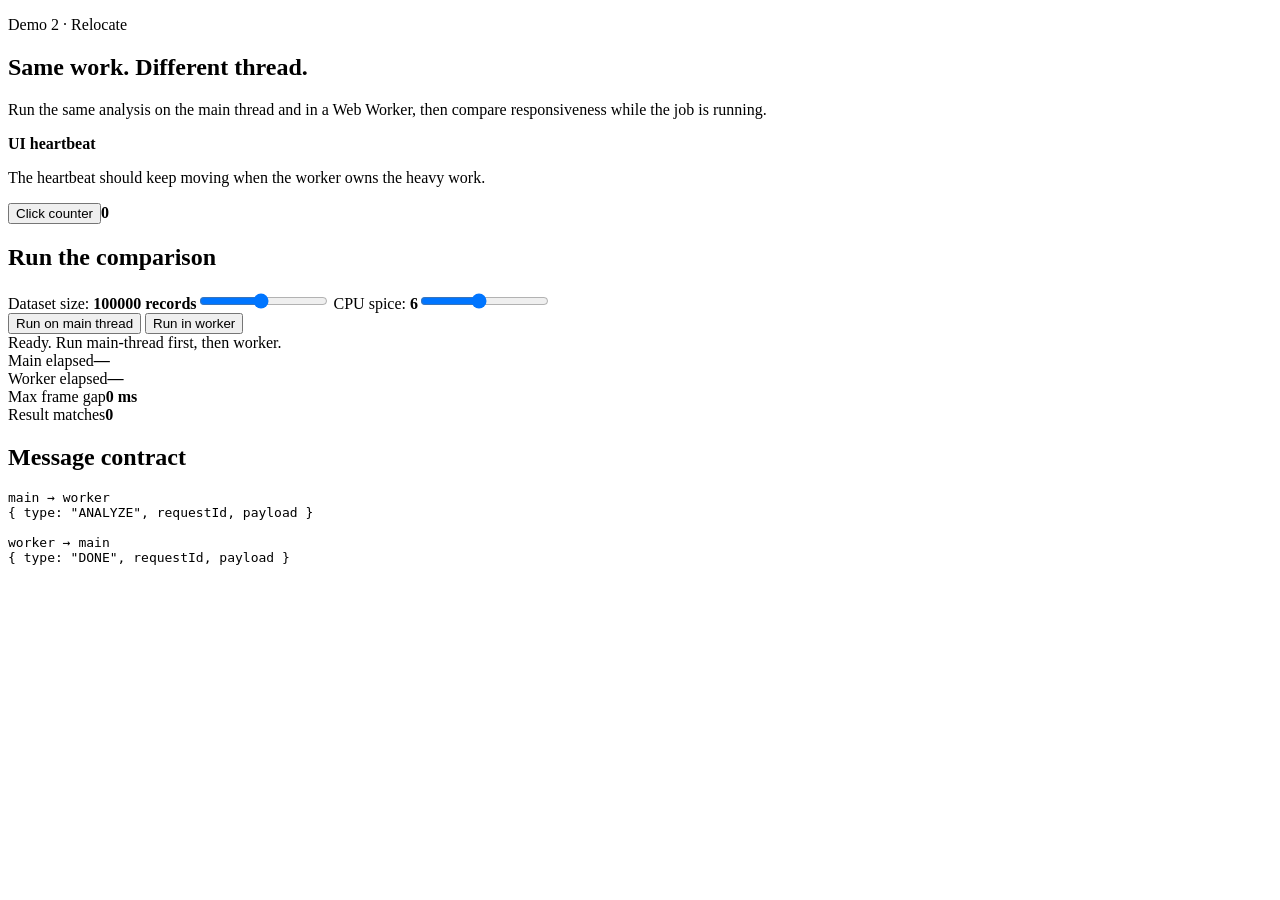
==== demo-02/index.html @ 8680830c "Create index.html" ====
<!doctype html>
<html lang="en">
<head>
  <meta charset="utf-8" />
  <meta name="viewport" content="width=device-width, initial-scale=1" />
  <title>Demo 2 - Worker Responsiveness Lab</title>
  <link rel="stylesheet" href="./style.css" />
</head>
<body>
  <main class="shell">
    <section class="hero">
      <div>
        <p class="eyebrow">Demo 2 · Relocate</p>
        <h1>Same work. Different thread.</h1>
        <p>Run the same analysis on the main thread and in a Web Worker, then compare responsiveness while the job is running.</p>
      </div>
      <div class="panel">
        <div class="heartbeat-card">
          <div class="heartbeat" aria-hidden="true"></div>
          <div><strong>UI heartbeat</strong><p>The heartbeat should keep moving when the worker owns the heavy work.</p></div>
        </div>
        <div class="counter-row"><button id="counterBtn" class="secondary">Click counter</button><strong id="counter" class="big-number">0</strong></div>
      </div>
    </section>

    <section class="grid">
      <div class="panel">
        <h2>Run the comparison</h2>
        <div class="controls">
          <label>Dataset size: <strong><span id="sizeValue">100000</span> records</strong><input id="size" type="range" min="25000" max="180000" value="100000" step="5000" /></label>
          <label>CPU spice: <strong><span id="spiceValue">6</span></strong><input id="spice" type="range" min="1" max="12" value="6" step="1" /></label>
          <div class="button-row">
            <button id="mainBtn" class="danger">Run on main thread</button>
            <button id="workerBtn" class="primary">Run in worker</button>
          </div>
        </div>
        <div id="status" class="status">Ready. Run main-thread first, then worker.</div>
        <div class="stat-grid">
          <div class="stat"><span>Main elapsed</span><strong id="mainElapsed">—</strong></div>
          <div class="stat"><span>Worker elapsed</span><strong id="workerElapsed">—</strong></div>
          <div class="stat"><span>Max frame gap</span><strong id="frameGap">0 ms</strong></div>
          <div class="stat"><span>Result matches</span><strong id="matches">0</strong></div>
        </div>
      </div>
      <div class="panel">
        <h2>Message contract</h2>
        <pre class="code">main → worker
{ type: "ANALYZE", requestId, payload }

worker → main
{ type: "DONE", requestId, payload }</pre>
        <div class="log" id="log"></div>
      </div>
    </section>
  </main>
  <script type="module" src="./app.js"></script>
</body>
</html>
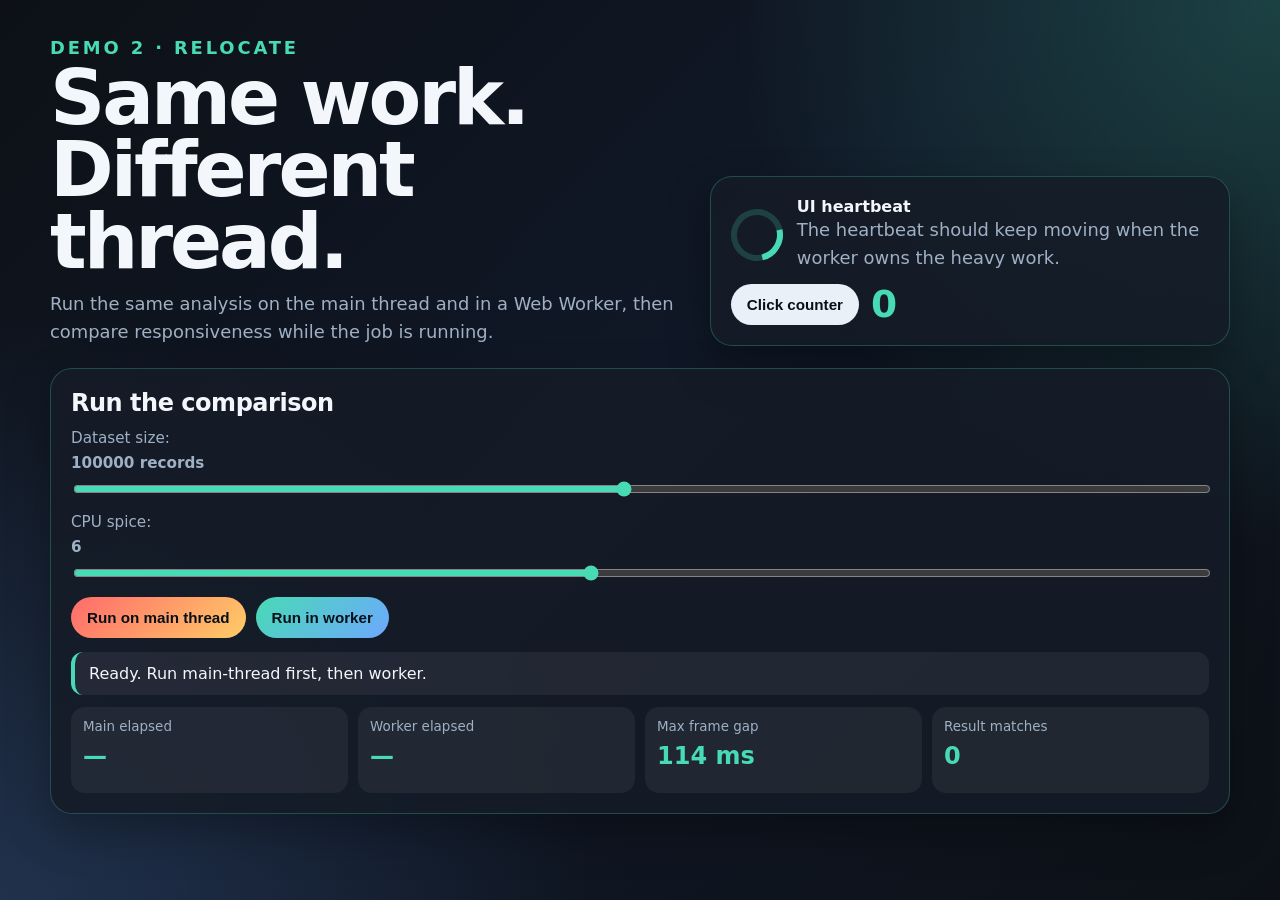
==== commit b3980253: "Add files via upload" ====
--- a/demo-02/index.html
+++ b/demo-02/index.html
@@ -1,58 +1,107 @@
-<!doctype html>
+<!DOCTYPE html>
 <html lang="en">
-<head>
-  <meta charset="utf-8" />
-  <meta name="viewport" content="width=device-width, initial-scale=1" />
-  <title>Demo 2 - Worker Responsiveness Lab</title>
-  <link rel="stylesheet" href="./style.css" />
-</head>
-<body>
-  <main class="shell">
-    <section class="hero">
-      <div>
-        <p class="eyebrow">Demo 2 · Relocate</p>
-        <h1>Same work. Different thread.</h1>
-        <p>Run the same analysis on the main thread and in a Web Worker, then compare responsiveness while the job is running.</p>
-      </div>
-      <div class="panel">
-        <div class="heartbeat-card">
-          <div class="heartbeat" aria-hidden="true"></div>
-          <div><strong>UI heartbeat</strong><p>The heartbeat should keep moving when the worker owns the heavy work.</p></div>
+  <head>
+    <meta charset="utf-8" />
+    <meta name="viewport" content="width=device-width, initial-scale=1" />
+    <title>Demo 2 - Worker Responsiveness Lab</title>
+    <link rel="stylesheet" href="./style.css" />
+  </head>
+  <body>
+    <main class="shell">
+      <section class="hero">
+        <div>
+          <p class="eyebrow">Demo 2 · Relocate</p>
+          <h1>Same work. Different thread.</h1>
+          <p>
+            Run the same analysis on the main thread and in a Web Worker, then
+            compare responsiveness while the job is running.
+          </p>
         </div>
-        <div class="counter-row"><button id="counterBtn" class="secondary">Click counter</button><strong id="counter" class="big-number">0</strong></div>
-      </div>
-    </section>
 
-    <section class="grid">
-      <div class="panel">
-        <h2>Run the comparison</h2>
-        <div class="controls">
-          <label>Dataset size: <strong><span id="sizeValue">100000</span> records</strong><input id="size" type="range" min="25000" max="180000" value="100000" step="5000" /></label>
-          <label>CPU spice: <strong><span id="spiceValue">6</span></strong><input id="spice" type="range" min="1" max="12" value="6" step="1" /></label>
-          <div class="button-row">
-            <button id="mainBtn" class="danger">Run on main thread</button>
-            <button id="workerBtn" class="primary">Run in worker</button>
+        <div class="panel">
+          <div class="heartbeat-card">
+            <div class="heartbeat" aria-hidden="true"></div>
+            <div>
+              <strong>UI heartbeat</strong>
+              <p>
+                The heartbeat should keep moving when the worker owns the heavy
+                work.
+              </p>
+            </div>
+          </div>
+
+          <div class="counter-row">
+            <button id="counterBtn" class="secondary">Click counter</button>
+            <strong id="counter" class="big-number">0</strong>
           </div>
         </div>
-        <div id="status" class="status">Ready. Run main-thread first, then worker.</div>
-        <div class="stat-grid">
-          <div class="stat"><span>Main elapsed</span><strong id="mainElapsed">—</strong></div>
-          <div class="stat"><span>Worker elapsed</span><strong id="workerElapsed">—</strong></div>
-          <div class="stat"><span>Max frame gap</span><strong id="frameGap">0 ms</strong></div>
-          <div class="stat"><span>Result matches</span><strong id="matches">0</strong></div>
+      </section>
+
+      <section class="grid single">
+        <div class="panel">
+          <h2>Run the comparison</h2>
+
+          <div class="controls">
+            <label>
+              Dataset size:
+              <strong><span id="sizeValue">100000</span> records</strong>
+              <input
+                id="size"
+                type="range"
+                min="25000"
+                max="180000"
+                value="100000"
+                step="5000"
+              />
+            </label>
+
+            <label>
+              CPU spice: <strong><span id="spiceValue">6</span></strong>
+              <input
+                id="spice"
+                type="range"
+                min="1"
+                max="12"
+                value="6"
+                step="1"
+              />
+            </label>
+
+            <div class="button-row">
+              <button id="mainBtn" class="danger">Run on main thread</button>
+              <button id="workerBtn" class="primary">Run in worker</button>
+            </div>
+          </div>
+
+          <div id="status" class="status">
+            Ready. Run main-thread first, then worker.
+          </div>
+
+          <div class="stat-grid">
+            <div class="stat">
+              <span>Main elapsed</span>
+              <strong id="mainElapsed">—</strong>
+            </div>
+
+            <div class="stat">
+              <span>Worker elapsed</span>
+              <strong id="workerElapsed">—</strong>
+            </div>
+
+            <div class="stat">
+              <span>Max frame gap</span>
+              <strong id="frameGap">0 ms</strong>
+            </div>
+
+            <div class="stat">
+              <span>Result matches</span>
+              <strong id="matches">0</strong>
+            </div>
+          </div>
         </div>
-      </div>
-      <div class="panel">
-        <h2>Message contract</h2>
-        <pre class="code">main → worker
-{ type: "ANALYZE", requestId, payload }
+      </section>
+    </main>
 
-worker → main
-{ type: "DONE", requestId, payload }</pre>
-        <div class="log" id="log"></div>
-      </div>
-    </section>
-  </main>
-  <script type="module" src="./app.js"></script>
-</body>
+    <script type="module" src="./app.js"></script>
+  </body>
 </html>
--- a/demo-02/style.css
+++ b/demo-02/style.css
@@ -0,0 +1,264 @@
+:root {
+  color-scheme: dark;
+  --bg: #0d1117;
+  --panel: #151c27;
+  --panel-2: #1d2634;
+  --text: #f3f7fb;
+  --muted: #9fb0c4;
+  --accent: #48dab5;
+  --accent-2: #6ea8fe;
+  --danger: #ff6b6b;
+  --warn: #ffcc66;
+  --good: #6ef08f;
+  --purple: #b58cff;
+}
+
+* {
+  box-sizing: border-box;
+}
+
+html,
+body {
+  margin: 0;
+  min-height: 100%;
+}
+
+body {
+  background:
+    radial-gradient(
+      circle at top right,
+      rgba(72, 218, 181, 0.22),
+      transparent 35%
+    ),
+    radial-gradient(
+      circle at bottom left,
+      rgba(110, 168, 254, 0.18),
+      transparent 38%
+    ),
+    linear-gradient(135deg, #0d1117, #101827 48%, #0d1117);
+  color: var(--text);
+  font-family:
+    Inter,
+    ui-sans-serif,
+    system-ui,
+    -apple-system,
+    BlinkMacSystemFont,
+    "Segoe UI",
+    sans-serif;
+}
+
+.shell {
+  width: min(1180px, calc(100vw - 32px));
+  margin: 0 auto;
+  padding: 34px 0 48px;
+}
+
+.hero {
+  display: grid;
+  grid-template-columns: 1.1fr 0.9fr;
+  gap: 24px;
+  align-items: end;
+  margin-bottom: 22px;
+}
+
+.eyebrow {
+  color: var(--accent);
+  text-transform: uppercase;
+  letter-spacing: 0.16em;
+  font-weight: 900;
+  margin: 0 0 8px;
+  font-size: 0.78rem;
+}
+
+h1 {
+  font-size: clamp(2.5rem, 6.5vw, 4.8rem);
+  line-height: 0.94;
+  margin: 0 0 12px;
+  letter-spacing: -0.04em;
+}
+
+p {
+  color: var(--muted);
+  line-height: 1.55;
+}
+
+.hero p {
+  font-size: 1.12rem;
+  margin: 0;
+  max-width: 780px;
+}
+
+.grid {
+  display: grid;
+  grid-template-columns: 1.1fr 0.9fr;
+  gap: 20px;
+  align-items: start;
+}
+
+.grid.single {
+  grid-template-columns: 1fr;
+}
+
+.panel,
+.card {
+  background: rgba(21, 28, 39, 0.88);
+  border: 1px solid rgba(72, 218, 181, 0.26);
+  border-radius: 22px;
+  padding: 20px;
+  box-shadow: 0 18px 45px rgba(0, 0, 0, 0.3);
+}
+
+.panel h2,
+.card h2 {
+  margin: 0 0 12px;
+  color: var(--text);
+  letter-spacing: -0.02em;
+}
+
+.muted {
+  color: var(--muted);
+}
+
+.controls {
+  display: grid;
+  gap: 14px;
+}
+
+label {
+  display: grid;
+  gap: 7px;
+  color: var(--muted);
+  font-size: 0.95rem;
+}
+
+input[type="range"] {
+  width: 100%;
+  accent-color: var(--accent);
+}
+
+button {
+  border: 0;
+  border-radius: 999px;
+  color: #071018;
+  cursor: pointer;
+  font-weight: 900;
+  padding: 12px 16px;
+  font-size: 0.95rem;
+  transition:
+    transform 0.12s ease,
+    filter 0.12s ease,
+    opacity 0.12s ease;
+}
+
+button:hover {
+  transform: translateY(-1px);
+}
+
+button:disabled {
+  cursor: not-allowed;
+  filter: grayscale(0.7);
+  opacity: 0.65;
+  transform: none;
+}
+
+.primary {
+  background: linear-gradient(135deg, var(--accent), var(--accent-2));
+}
+
+.secondary {
+  background: #e9f0f7;
+}
+
+.danger {
+  background: linear-gradient(135deg, var(--danger), var(--warn));
+}
+
+.button-row {
+  display: flex;
+  flex-wrap: wrap;
+  gap: 10px;
+}
+
+.heartbeat-card {
+  display: flex;
+  align-items: center;
+  gap: 14px;
+}
+
+.heartbeat {
+  width: 52px;
+  height: 52px;
+  border-radius: 50%;
+  border: 6px solid rgba(72, 218, 181, 0.2);
+  border-top-color: var(--accent);
+  flex: 0 0 auto;
+}
+
+.counter-row {
+  display: flex;
+  align-items: center;
+  gap: 12px;
+  margin-top: 12px;
+}
+
+.big-number {
+  font-size: 2.35rem;
+  font-weight: 900;
+  color: var(--accent);
+  line-height: 1;
+}
+
+.status {
+  border-left: 4px solid var(--accent);
+  padding: 12px 14px;
+  background: rgba(255, 255, 255, 0.06);
+  color: var(--text);
+  border-radius: 12px;
+  margin-top: 14px;
+}
+
+.status.warning {
+  border-left-color: var(--warn);
+}
+
+.status.danger {
+  border-left-color: var(--danger);
+}
+
+.stat-grid {
+  display: grid;
+  grid-template-columns: repeat(4, 1fr);
+  gap: 10px;
+  margin-top: 12px;
+}
+
+.stat {
+  background: rgba(255, 255, 255, 0.055);
+  border-radius: 14px;
+  padding: 12px;
+  min-height: 86px;
+}
+
+.stat span {
+  display: block;
+  color: var(--muted);
+  font-size: 0.84rem;
+}
+
+.stat strong {
+  display: block;
+  font-size: 1.5rem;
+  margin-top: 8px;
+  color: var(--accent);
+}
+
+@media (max-width: 900px) {
+  .hero,
+  .grid {
+    grid-template-columns: 1fr;
+  }
+
+  .stat-grid {
+    grid-template-columns: repeat(2, 1fr);
+  }
+}
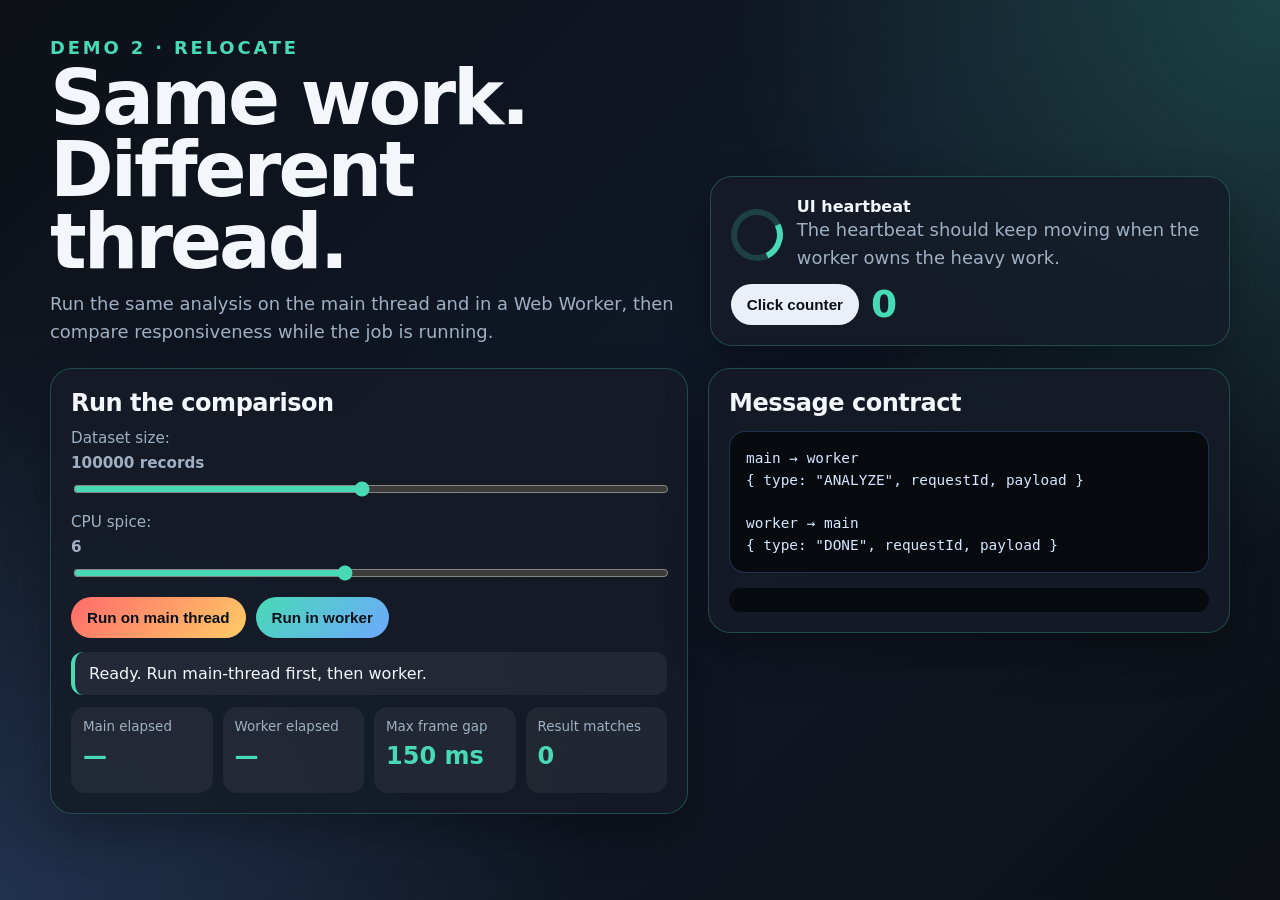
==== commit 51de7c98: "Add files via upload" ====
--- a/demo-02/index.html
+++ b/demo-02/index.html
@@ -17,7 +17,6 @@
             compare responsiveness while the job is running.
           </p>
         </div>
-
         <div class="panel">
           <div class="heartbeat-card">
             <div class="heartbeat" aria-hidden="true"></div>
@@ -29,79 +28,74 @@
               </p>
             </div>
           </div>
-
           <div class="counter-row">
-            <button id="counterBtn" class="secondary">Click counter</button>
-            <strong id="counter" class="big-number">0</strong>
+            <button id="counterBtn" class="secondary">Click counter</button
+            ><strong id="counter" class="big-number">0</strong>
           </div>
         </div>
       </section>
 
-      <section class="grid single">
+      <section class="grid">
         <div class="panel">
           <h2>Run the comparison</h2>
-
           <div class="controls">
-            <label>
-              Dataset size:
-              <strong><span id="sizeValue">100000</span> records</strong>
-              <input
+            <label
+              >Dataset size:
+              <strong><span id="sizeValue">100000</span> records</strong
+              ><input
                 id="size"
                 type="range"
                 min="25000"
                 max="180000"
                 value="100000"
                 step="5000"
-              />
-            </label>
-
-            <label>
-              CPU spice: <strong><span id="spiceValue">6</span></strong>
-              <input
+            /></label>
+            <label
+              >CPU spice: <strong><span id="spiceValue">6</span></strong
+              ><input
                 id="spice"
                 type="range"
                 min="1"
                 max="12"
                 value="6"
                 step="1"
-              />
-            </label>
-
+            /></label>
             <div class="button-row">
               <button id="mainBtn" class="danger">Run on main thread</button>
               <button id="workerBtn" class="primary">Run in worker</button>
             </div>
           </div>
-
           <div id="status" class="status">
             Ready. Run main-thread first, then worker.
           </div>
-
           <div class="stat-grid">
             <div class="stat">
-              <span>Main elapsed</span>
-              <strong id="mainElapsed">—</strong>
+              <span>Main elapsed</span><strong id="mainElapsed">—</strong>
             </div>
-
             <div class="stat">
-              <span>Worker elapsed</span>
-              <strong id="workerElapsed">—</strong>
+              <span>Worker elapsed</span><strong id="workerElapsed">—</strong>
             </div>
-
             <div class="stat">
-              <span>Max frame gap</span>
-              <strong id="frameGap">0 ms</strong>
+              <span>Max frame gap</span><strong id="frameGap">0 ms</strong>
             </div>
-
             <div class="stat">
-              <span>Result matches</span>
-              <strong id="matches">0</strong>
+              <span>Result matches</span><strong id="matches">0</strong>
             </div>
           </div>
         </div>
+        <div class="panel">
+          <h2>Message contract</h2>
+          <pre class="code">
+main → worker
+{ type: "ANALYZE", requestId, payload }
+
+worker → main
+{ type: "DONE", requestId, payload }</pre
+          >
+          <div class="log" id="log"></div>
+        </div>
       </section>
     </main>
-
     <script type="module" src="./app.js"></script>
   </body>
 </html>
--- a/demo-02/style.css
+++ b/demo-02/style.css
@@ -12,17 +12,14 @@
   --good: #6ef08f;
   --purple: #b58cff;
 }
-
 * {
   box-sizing: border-box;
 }
-
 html,
 body {
   margin: 0;
   min-height: 100%;
 }
-
 body {
   background:
     radial-gradient(
@@ -46,13 +43,11 @@
     "Segoe UI",
     sans-serif;
 }
-
 .shell {
   width: min(1180px, calc(100vw - 32px));
   margin: 0 auto;
   padding: 34px 0 48px;
 }
-
 .hero {
   display: grid;
   grid-template-columns: 1.1fr 0.9fr;
@@ -60,7 +55,6 @@
   align-items: end;
   margin-bottom: 22px;
 }
-
 .eyebrow {
   color: var(--accent);
   text-transform: uppercase;
@@ -69,36 +63,32 @@
   margin: 0 0 8px;
   font-size: 0.78rem;
 }
-
 h1 {
   font-size: clamp(2.5rem, 6.5vw, 4.8rem);
   line-height: 0.94;
   margin: 0 0 12px;
   letter-spacing: -0.04em;
 }
-
 p {
   color: var(--muted);
   line-height: 1.55;
 }
-
 .hero p {
   font-size: 1.12rem;
   margin: 0;
   max-width: 780px;
 }
-
 .grid {
   display: grid;
   grid-template-columns: 1.1fr 0.9fr;
   gap: 20px;
   align-items: start;
 }
-
-.grid.single {
-  grid-template-columns: 1fr;
-}
-
+.grid-3 {
+  display: grid;
+  grid-template-columns: repeat(3, 1fr);
+  gap: 14px;
+}
 .panel,
 .card {
   background: rgba(21, 28, 39, 0.88);
@@ -107,35 +97,50 @@
   padding: 20px;
   box-shadow: 0 18px 45px rgba(0, 0, 0, 0.3);
 }
-
 .panel h2,
 .card h2 {
   margin: 0 0 12px;
   color: var(--text);
   letter-spacing: -0.02em;
 }
-
+.panel h3,
+.card h3 {
+  margin: 0 0 8px;
+  color: var(--accent);
+}
 .muted {
   color: var(--muted);
 }
-
 .controls {
   display: grid;
   gap: 14px;
 }
-
 label {
   display: grid;
   gap: 7px;
   color: var(--muted);
   font-size: 0.95rem;
 }
-
-input[type="range"] {
+input[type="range"],
+input[type="text"],
+select {
   width: 100%;
   accent-color: var(--accent);
 }
-
+input[type="text"],
+select {
+  color: var(--text);
+  background: var(--panel-2);
+  border: 1px solid rgba(72, 218, 181, 0.32);
+  border-radius: 12px;
+  padding: 12px 14px;
+  font-size: 1rem;
+}
+.check {
+  display: flex;
+  align-items: center;
+  gap: 8px;
+}
 button {
   border: 0;
   border-radius: 999px;
@@ -149,42 +154,39 @@
     filter 0.12s ease,
     opacity 0.12s ease;
 }
-
 button:hover {
   transform: translateY(-1px);
 }
-
 button:disabled {
   cursor: not-allowed;
   filter: grayscale(0.7);
   opacity: 0.65;
   transform: none;
 }
-
 .primary {
   background: linear-gradient(135deg, var(--accent), var(--accent-2));
 }
-
 .secondary {
   background: #e9f0f7;
 }
-
 .danger {
   background: linear-gradient(135deg, var(--danger), var(--warn));
 }
-
+.ghost {
+  background: rgba(255, 255, 255, 0.1);
+  color: var(--text);
+  border: 1px solid rgba(255, 255, 255, 0.15);
+}
 .button-row {
   display: flex;
   flex-wrap: wrap;
   gap: 10px;
 }
-
 .heartbeat-card {
   display: flex;
   align-items: center;
   gap: 14px;
 }
-
 .heartbeat {
   width: 52px;
   height: 52px;
@@ -193,21 +195,18 @@
   border-top-color: var(--accent);
   flex: 0 0 auto;
 }
-
 .counter-row {
   display: flex;
   align-items: center;
   gap: 12px;
   margin-top: 12px;
 }
-
 .big-number {
   font-size: 2.35rem;
   font-weight: 900;
   color: var(--accent);
   line-height: 1;
 }
-
 .status {
   border-left: 4px solid var(--accent);
   padding: 12px 14px;
@@ -216,49 +215,153 @@
   border-radius: 12px;
   margin-top: 14px;
 }
-
 .status.warning {
   border-left-color: var(--warn);
 }
-
 .status.danger {
   border-left-color: var(--danger);
 }
-
 .stat-grid {
   display: grid;
   grid-template-columns: repeat(4, 1fr);
   gap: 10px;
   margin-top: 12px;
 }
-
 .stat {
   background: rgba(255, 255, 255, 0.055);
   border-radius: 14px;
   padding: 12px;
   min-height: 86px;
 }
-
 .stat span {
   display: block;
   color: var(--muted);
   font-size: 0.84rem;
 }
-
 .stat strong {
   display: block;
   font-size: 1.5rem;
   margin-top: 8px;
   color: var(--accent);
 }
-
+.progress-shell {
+  height: 14px;
+  background: rgba(255, 255, 255, 0.12);
+  border-radius: 999px;
+  overflow: hidden;
+  margin: 12px 0;
+}
+.progress-bar {
+  width: 0%;
+  height: 100%;
+  background: linear-gradient(90deg, var(--accent), var(--accent-2));
+  transition: width 160ms ease;
+}
+.log {
+  max-height: 260px;
+  overflow: auto;
+  background: #070b10;
+  border-radius: 14px;
+  padding: 12px;
+  font-family: Consolas, Monaco, monospace;
+  font-size: 0.82rem;
+  color: #d7e7ff;
+}
+.log div {
+  border-bottom: 1px solid rgba(255, 255, 255, 0.07);
+  padding: 5px 0;
+}
+.results {
+  display: grid;
+  gap: 8px;
+  max-height: 285px;
+  overflow: auto;
+}
+.result {
+  background: rgba(255, 255, 255, 0.055);
+  border-radius: 13px;
+  padding: 11px;
+}
+.result strong {
+  display: block;
+  color: var(--text);
+}
+.result span {
+  display: block;
+  color: var(--muted);
+  font-size: 0.86rem;
+  margin-top: 3px;
+}
+.code {
+  background: #070b10;
+  border: 1px solid rgba(110, 168, 254, 0.25);
+  border-radius: 16px;
+  padding: 16px;
+  overflow: auto;
+  color: #d7e7ff;
+  font-family: Consolas, Monaco, monospace;
+  line-height: 1.5;
+  font-size: 0.9rem;
+}
+.badge {
+  display: inline-flex;
+  align-items: center;
+  gap: 6px;
+  padding: 6px 10px;
+  border-radius: 999px;
+  background: rgba(72, 218, 181, 0.12);
+  color: var(--accent);
+  border: 1px solid rgba(72, 218, 181, 0.22);
+  font-size: 0.82rem;
+  font-weight: 900;
+  text-transform: uppercase;
+  letter-spacing: 0.07em;
+}
+.kpis {
+  display: flex;
+  gap: 8px;
+  flex-wrap: wrap;
+  margin-top: 10px;
+}
+.chip {
+  padding: 8px 10px;
+  border-radius: 999px;
+  background: rgba(255, 255, 255, 0.08);
+  color: var(--muted);
+  border: 1px solid rgba(255, 255, 255, 0.11);
+  font-size: 0.86rem;
+}
+.chip.active {
+  color: #071018;
+  background: var(--accent);
+  border-color: var(--accent);
+  font-weight: 900;
+}
+.timeline {
+  display: grid;
+  gap: 8px;
+  margin-top: 12px;
+}
+.step {
+  display: flex;
+  align-items: center;
+  gap: 10px;
+  padding: 10px 12px;
+  background: rgba(255, 255, 255, 0.055);
+  border-radius: 12px;
+  color: var(--muted);
+}
+.step strong {
+  color: var(--text);
+  min-width: 96px;
+}
 @media (max-width: 900px) {
   .hero,
   .grid {
     grid-template-columns: 1fr;
   }
-
-  .stat-grid {
+  .stat-grid,
+  .grid-3 {
     grid-template-columns: repeat(2, 1fr);
   }
 }
